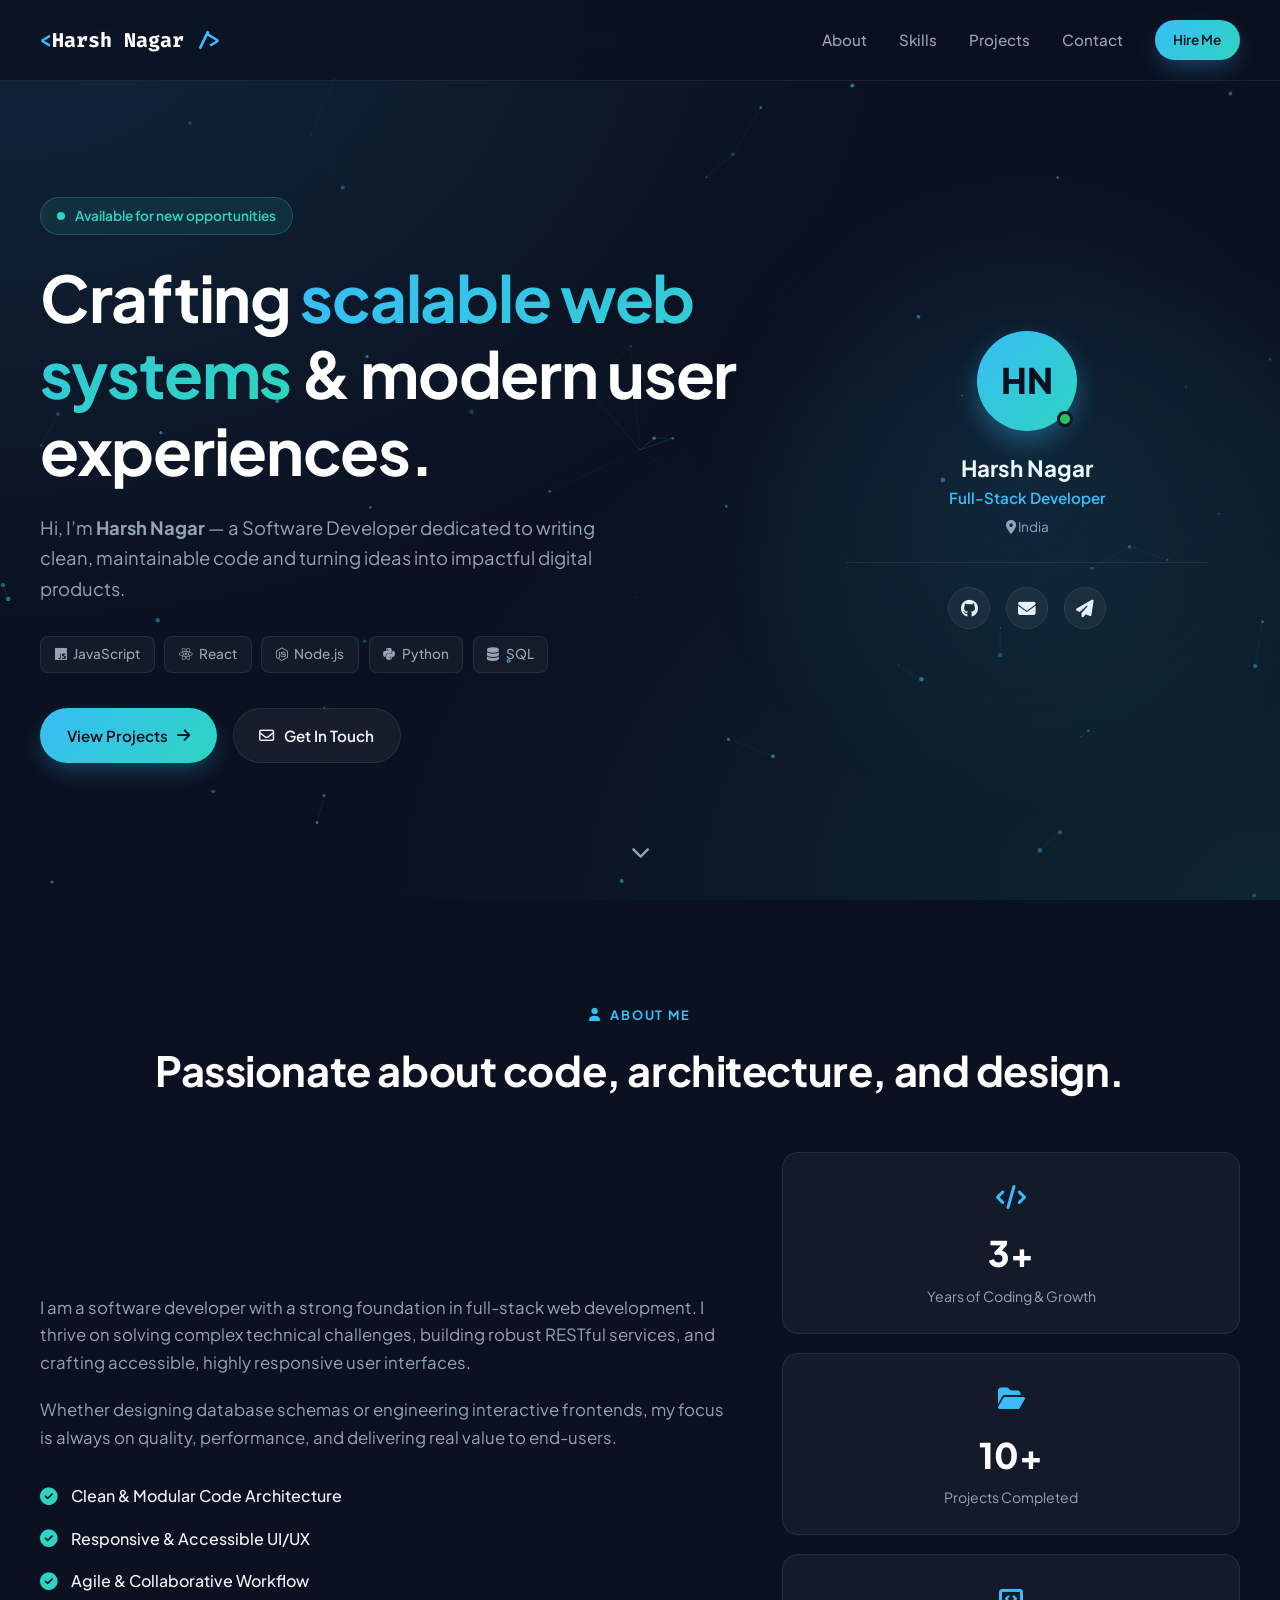
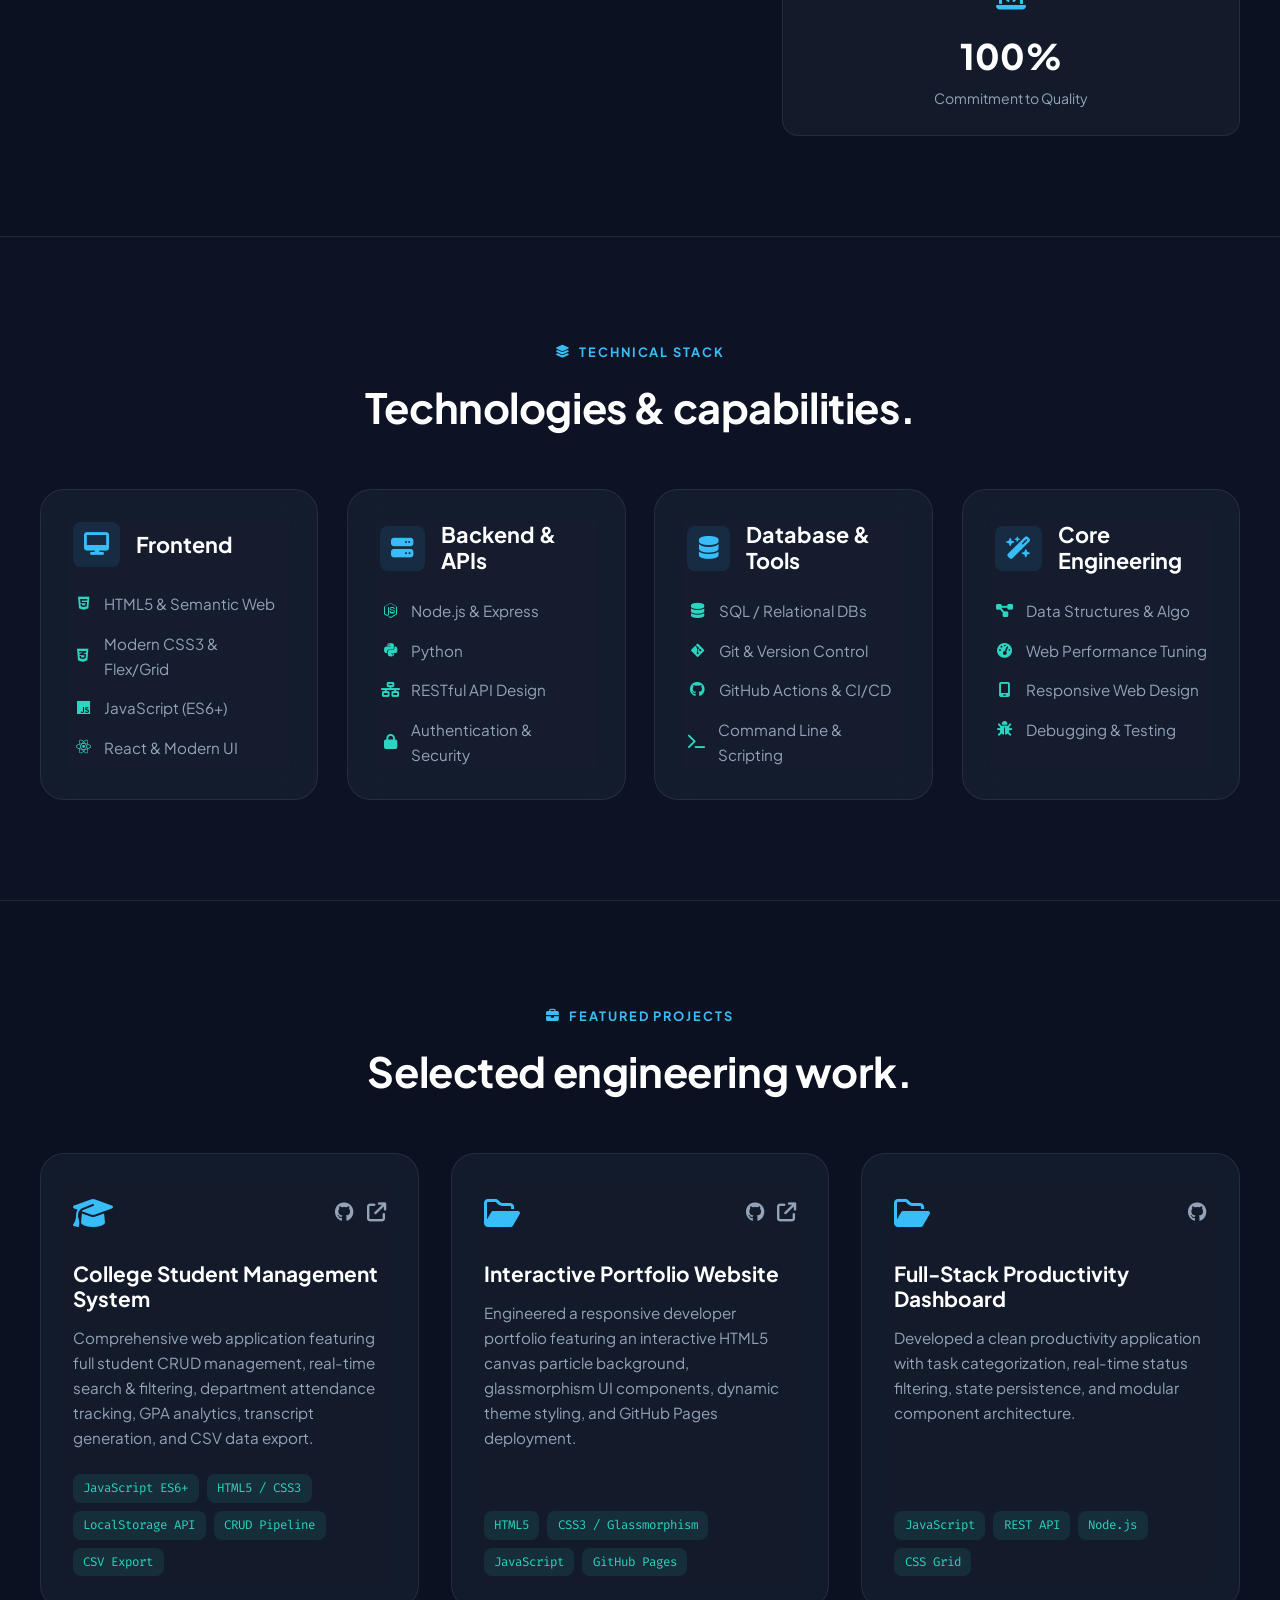
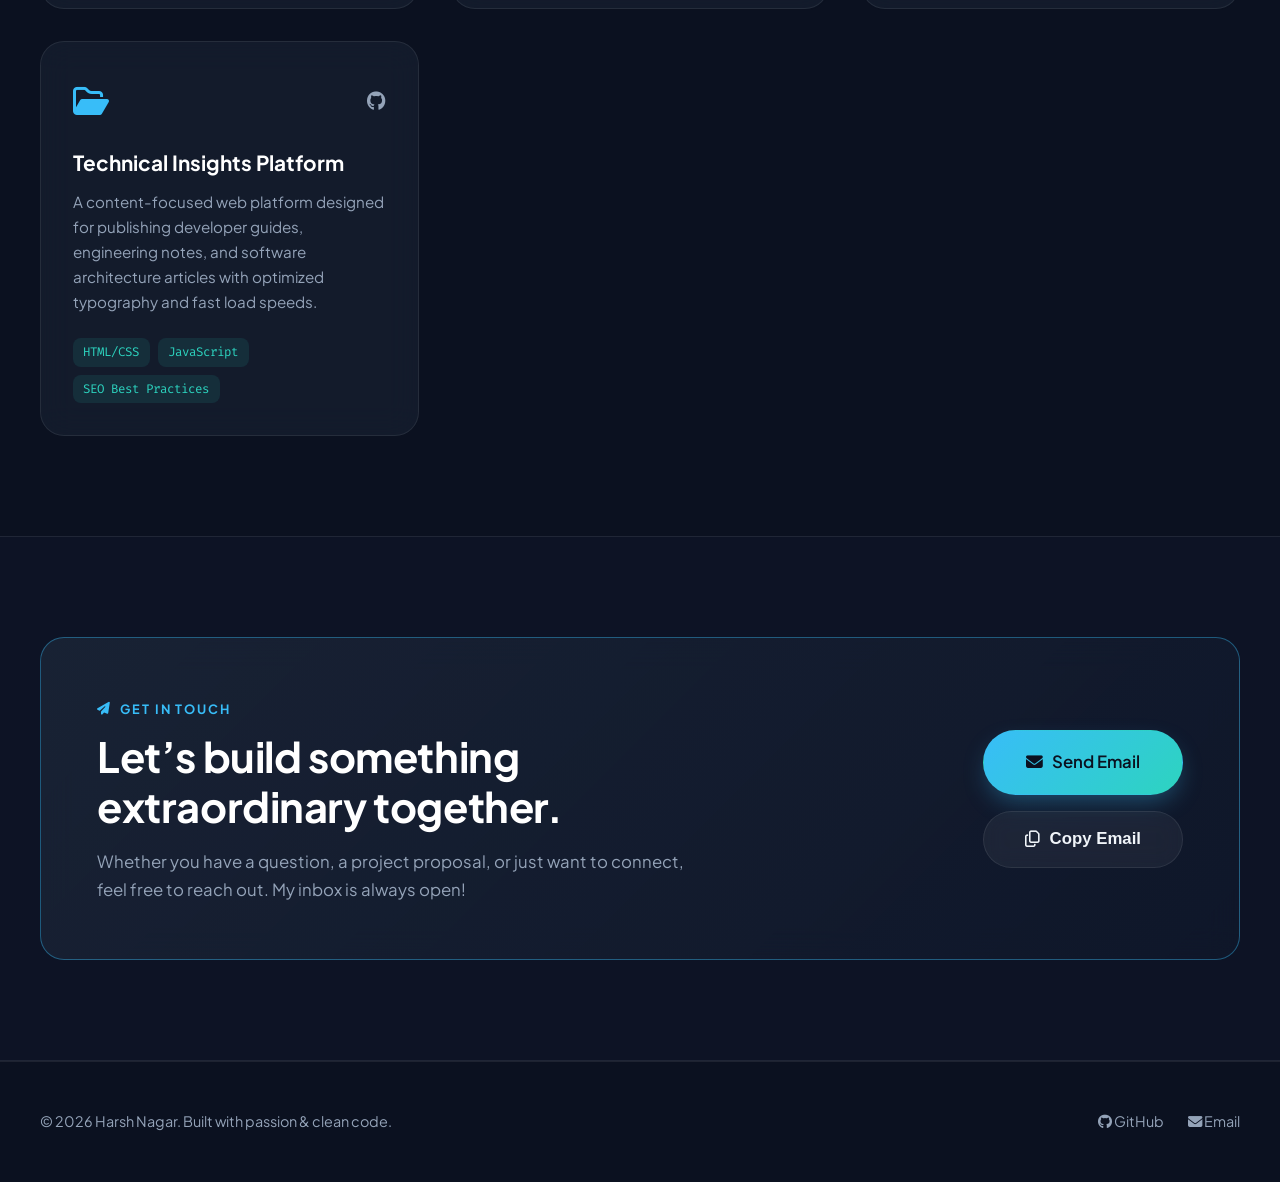
==== portfolio-website/index.html @ caf47a24 "feat: organize portfolio website into dedicated portfolio-website folder" ====
<!DOCTYPE html>
<html lang="en">
  <head>
    <meta charset="UTF-8" />
    <meta name="viewport" content="width=device-width, initial-scale=1.0" />
    <meta name="description" content="Harsh Nagar - Full-Stack Developer & Software Engineer Portfolio" />
    <title>Harsh Nagar | Software Developer Portfolio</title>
    
    <!-- Google Fonts -->
    <link rel="preconnect" href="https://fonts.googleapis.com" />
    <link rel="preconnect" href="https://fonts.gstatic.com" crossorigin />
    <link
      href="https://fonts.googleapis.com/css2?family=Plus+Jakarta+Sans:wght@300;400;500;600;700;800&family=Fira+Code:wght@400;500&display=swap"
      rel="stylesheet"
    />

    <!-- Font Awesome Icons -->
    <link
      rel="stylesheet"
      href="https://cdnjs.cloudflare.com/ajax/libs/font-awesome/6.4.0/css/all.min.css"
    />
    
    <link rel="stylesheet" href="styles.css" />
  </head>
  <body>
    <!-- Interactive Background Canvas -->
    <canvas id="particle-canvas"></canvas>
    <div class="cursor-glow" id="cursor-glow"></div>

    <!-- Navigation Header -->
    <header class="header">
      <nav class="nav container">
        <a href="#top" class="logo">
          <span class="logo-accent">&lt;</span>Harsh Nagar<span class="logo-accent"> /&gt;</span>
        </a>

        <div class="nav-menu" id="nav-menu">
          <a href="#about" class="nav-link">About</a>
          <a href="#skills" class="nav-link">Skills</a>
          <a href="#projects" class="nav-link">Projects</a>
          <a href="#contact" class="nav-link">Contact</a>
          <a href="mailto:ngrharsh078@gmail.com" class="btn btn-sm btn-primary">Hire Me</a>
        </div>

        <button class="mobile-toggle" id="mobile-toggle" aria-label="Toggle navigation menu">
          <i class="fa-solid fa-bars"></i>
        </button>
      </nav>
    </header>

    <main>
      <!-- Hero Section -->
      <section class="hero" id="top">
        <div class="container hero-content">
          <div class="hero-copy">
            <div class="badge-status">
              <span class="pulse-dot"></span>
              <span>Available for new opportunities</span>
            </div>

            <h1 class="hero-title">
              Crafting <span class="gradient-text">scalable web systems</span> &amp; modern user experiences.
            </h1>

            <p class="hero-text">
              Hi, I’m <strong>Harsh Nagar</strong> — a Software Developer dedicated to writing clean, maintainable code and turning ideas into impactful digital products.
            </p>

            <div class="hero-tags">
              <span class="tech-tag"><i class="fa-brands fa-js"></i> JavaScript</span>
              <span class="tech-tag"><i class="fa-brands fa-react"></i> React</span>
              <span class="tech-tag"><i class="fa-brands fa-node-js"></i> Node.js</span>
              <span class="tech-tag"><i class="fa-brands fa-python"></i> Python</span>
              <span class="tech-tag"><i class="fa-solid fa-database"></i> SQL</span>
            </div>

            <div class="hero-actions">
              <a class="btn btn-primary" href="#projects">
                <span>View Projects</span> <i class="fa-solid fa-arrow-right"></i>
              </a>
              <a class="btn btn-secondary" href="#contact">
                <i class="fa-regular fa-envelope"></i> <span>Get In Touch</span>
              </a>
            </div>
          </div>

          <div class="hero-card reveal">
            <div class="card-glow"></div>
            <div class="avatar-wrapper">
              <div class="avatar">HN</div>
              <span class="avatar-status" title="Online &amp; Ready"></span>
            </div>
            
            <h3 class="profile-name">Harsh Nagar</h3>
            <p class="profile-title">Full-Stack Developer</p>
            <p class="profile-location"><i class="fa-solid fa-location-dot"></i> India</p>

            <div class="profile-divider"></div>

            <div class="social-links">
              <a href="https://github.com/Harsh0675" target="_blank" rel="noopener" aria-label="GitHub Profile">
                <i class="fa-brands fa-github"></i>
              </a>
              <a href="mailto:ngrharsh078@gmail.com" aria-label="Email Me">
                <i class="fa-solid fa-envelope"></i>
              </a>
              <a href="#contact" aria-label="Contact Section">
                <i class="fa-solid fa-paper-plane"></i>
              </a>
            </div>
          </div>
        </div>

        <a href="#about" class="scroll-down" aria-label="Scroll to About Section">
          <i class="fa-solid fa-chevron-down"></i>
        </a>
      </section>

      <!-- About Section -->
      <section id="about" class="section">
        <div class="container reveal">
          <div class="section-heading text-center">
            <p class="eyebrow"><i class="fa-solid fa-user"></i> About Me</p>
            <h2>Passionate about code, architecture, and design.</h2>
          </div>

          <div class="about-grid">
            <div class="about-text">
              <p>
                I am a software developer with a strong foundation in full-stack web development. I thrive on solving complex technical challenges, building robust RESTful services, and crafting accessible, highly responsive user interfaces.
              </p>
              <p>
                Whether designing database schemas or engineering interactive frontends, my focus is always on quality, performance, and delivering real value to end-users.
              </p>

              <div class="highlights">
                <div class="highlight-item">
                  <i class="fa-solid fa-check-circle"></i>
                  <span>Clean &amp; Modular Code Architecture</span>
                </div>
                <div class="highlight-item">
                  <i class="fa-solid fa-check-circle"></i>
                  <span>Responsive &amp; Accessible UI/UX</span>
                </div>
                <div class="highlight-item">
                  <i class="fa-solid fa-check-circle"></i>
                  <span>Agile &amp; Collaborative Workflow</span>
                </div>
              </div>
            </div>

            <div class="stats-grid">
              <div class="stat-card">
                <div class="stat-icon"><i class="fa-solid fa-code"></i></div>
                <strong class="stat-number">3+</strong>
                <span class="stat-label">Years of Coding &amp; Growth</span>
              </div>
              <div class="stat-card">
                <div class="stat-icon"><i class="fa-solid fa-folder-open"></i></div>
                <strong class="stat-number">10+</strong>
                <span class="stat-label">Projects Completed</span>
              </div>
              <div class="stat-card">
                <div class="stat-icon"><i class="fa-solid fa-laptop-code"></i></div>
                <strong class="stat-number">100%</strong>
                <span class="stat-label">Commitment to Quality</span>
              </div>
            </div>
          </div>
        </div>
      </section>

      <!-- Skills Section -->
      <section id="skills" class="section section-alt">
        <div class="container reveal">
          <div class="section-heading text-center">
            <p class="eyebrow"><i class="fa-solid fa-layer-group"></i> Technical Stack</p>
            <h2>Technologies &amp; capabilities.</h2>
          </div>

          <div class="skills-grid">
            <div class="skill-category card">
              <div class="category-header">
                <i class="fa-solid fa-desktop category-icon"></i>
                <h3>Frontend</h3>
              </div>
              <ul class="skill-list">
                <li><i class="fa-brands fa-html5"></i> HTML5 &amp; Semantic Web</li>
                <li><i class="fa-brands fa-css3-alt"></i> Modern CSS3 &amp; Flex/Grid</li>
                <li><i class="fa-brands fa-js"></i> JavaScript (ES6+)</li>
                <li><i class="fa-brands fa-react"></i> React &amp; Modern UI</li>
              </ul>
            </div>

            <div class="skill-category card">
              <div class="category-header">
                <i class="fa-solid fa-server category-icon"></i>
                <h3>Backend &amp; APIs</h3>
              </div>
              <ul class="skill-list">
                <li><i class="fa-brands fa-node-js"></i> Node.js &amp; Express</li>
                <li><i class="fa-brands fa-python"></i> Python</li>
                <li><i class="fa-solid fa-network-wired"></i> RESTful API Design</li>
                <li><i class="fa-solid fa-lock"></i> Authentication &amp; Security</li>
              </ul>
            </div>

            <div class="skill-category card">
              <div class="category-header">
                <i class="fa-solid fa-database category-icon"></i>
                <h3>Database &amp; Tools</h3>
              </div>
              <ul class="skill-list">
                <li><i class="fa-solid fa-database"></i> SQL / Relational DBs</li>
                <li><i class="fa-brands fa-git-alt"></i> Git &amp; Version Control</li>
                <li><i class="fa-brands fa-github"></i> GitHub Actions &amp; CI/CD</li>
                <li><i class="fa-solid fa-terminal"></i> Command Line &amp; Scripting</li>
              </ul>
            </div>

            <div class="skill-category card">
              <div class="category-header">
                <i class="fa-solid fa-wand-magic-sparkles category-icon"></i>
                <h3>Core Engineering</h3>
              </div>
              <ul class="skill-list">
                <li><i class="fa-solid fa-diagram-project"></i> Data Structures &amp; Algo</li>
                <li><i class="fa-solid fa-gauge-high"></i> Web Performance Tuning</li>
                <li><i class="fa-solid fa-mobile-screen"></i> Responsive Web Design</li>
                <li><i class="fa-solid fa-bug"></i> Debugging &amp; Testing</li>
              </ul>
            </div>
          </div>
        </div>
      </section>

      <!-- Projects Section -->
      <section id="projects" class="section">
        <div class="container reveal">
          <div class="section-heading text-center">
            <p class="eyebrow"><i class="fa-solid fa-briefcase"></i> Featured Projects</p>
            <h2>Selected engineering work.</h2>
          </div>

          <div class="projects-grid">
            <!-- Project 0: Student Management System -->
            <article class="project-card card">
              <div class="project-header">
                <div class="project-folder">
                  <i class="fa-solid fa-graduation-cap"></i>
                </div>
                <div class="project-links">
                  <a href="https://github.com/Harsh0675" target="_blank" rel="noopener" aria-label="View Source Code">
                    <i class="fa-brands fa-github"></i>
                  </a>
                  <a href="../student-management-system/index.html" target="_blank" rel="noopener" aria-label="Live Demo App">
                    <i class="fa-solid fa-arrow-up-right-from-square"></i>
                  </a>
                </div>
              </div>

              <h3 class="project-title">College Student Management System</h3>
              <p class="project-description">
                Comprehensive web application featuring full student CRUD management, real-time search &amp; filtering, department attendance tracking, GPA analytics, transcript generation, and CSV data export.
              </p>

              <div class="project-tech">
                <span>JavaScript ES6+</span>
                <span>HTML5 / CSS3</span>
                <span>LocalStorage API</span>
                <span>CRUD Pipeline</span>
                <span>CSV Export</span>
              </div>
            </article>

            <!-- Project 1 -->
            <article class="project-card card">
              <div class="project-header">
                <div class="project-folder">
                  <i class="fa-regular fa-folder-open"></i>
                </div>
                <div class="project-links">
                  <a href="https://github.com/Harsh0675/Portfolio" target="_blank" rel="noopener" aria-label="View Source Code">
                    <i class="fa-brands fa-github"></i>
                  </a>
                  <a href="https://harsh0675.github.io/Portfolio/" target="_blank" rel="noopener" aria-label="Live Demo">
                    <i class="fa-solid fa-arrow-up-right-from-square"></i>
                  </a>
                </div>
              </div>

              <h3 class="project-title">Interactive Portfolio Website</h3>
              <p class="project-description">
                Engineered a responsive developer portfolio featuring an interactive HTML5 canvas particle background, glassmorphism UI components, dynamic theme styling, and GitHub Pages deployment.
              </p>

              <div class="project-tech">
                <span>HTML5</span>
                <span>CSS3 / Glassmorphism</span>
                <span>JavaScript</span>
                <span>GitHub Pages</span>
              </div>
            </article>

            <!-- Project 2 -->
            <article class="project-card card">
              <div class="project-header">
                <div class="project-folder">
                  <i class="fa-regular fa-folder-open"></i>
                </div>
                <div class="project-links">
                  <a href="https://github.com/Harsh0675" target="_blank" rel="noopener" aria-label="View Source Code">
                    <i class="fa-brands fa-github"></i>
                  </a>
                </div>
              </div>

              <h3 class="project-title">Full-Stack Productivity Dashboard</h3>
              <p class="project-description">
                Developed a clean productivity application with task categorization, real-time status filtering, state persistence, and modular component architecture.
              </p>

              <div class="project-tech">
                <span>JavaScript</span>
                <span>REST API</span>
                <span>Node.js</span>
                <span>CSS Grid</span>
              </div>
            </article>

            <!-- Project 3 -->
            <article class="project-card card">
              <div class="project-header">
                <div class="project-folder">
                  <i class="fa-regular fa-folder-open"></i>
                </div>
                <div class="project-links">
                  <a href="https://github.com/Harsh0675" target="_blank" rel="noopener" aria-label="View Source Code">
                    <i class="fa-brands fa-github"></i>
                  </a>
                </div>
              </div>

              <h3 class="project-title">Technical Insights Platform</h3>
              <p class="project-description">
                A content-focused web platform designed for publishing developer guides, engineering notes, and software architecture articles with optimized typography and fast load speeds.
              </p>

              <div class="project-tech">
                <span>HTML/CSS</span>
                <span>JavaScript</span>
                <span>SEO Best Practices</span>
              </div>
            </article>
          </div>
        </div>
      </section>

      <!-- Contact Section -->
      <section id="contact" class="section section-alt">
        <div class="container reveal">
          <div class="contact-box card">
            <div class="contact-content">
              <p class="eyebrow"><i class="fa-solid fa-paper-plane"></i> Get In Touch</p>
              <h2>Let’s build something extraordinary together.</h2>
              <p class="contact-text">
                Whether you have a question, a project proposal, or just want to connect, feel free to reach out. My inbox is always open!
              </p>
            </div>

            <div class="contact-actions">
              <a class="btn btn-primary btn-lg" href="mailto:ngrharsh078@gmail.com">
                <i class="fa-solid fa-envelope"></i> Send Email
              </a>
              <button class="btn btn-secondary btn-lg" id="copy-email-btn">
                <i class="fa-regular fa-copy"></i> <span id="copy-text">Copy Email</span>
              </button>
            </div>
          </div>
        </div>
      </section>
    </main>

    <!-- Footer -->
    <footer class="footer">
      <div class="container footer-content">
        <p>&copy; <span id="year"></span> Harsh Nagar. Built with passion &amp; clean code.</p>
        <div class="footer-links">
          <a href="https://github.com/Harsh0675" target="_blank" rel="noopener"><i class="fa-brands fa-github"></i> GitHub</a>
          <a href="mailto:ngrharsh078@gmail.com"><i class="fa-solid fa-envelope"></i> Email</a>
        </div>
      </div>
    </footer>

    <!-- Toast Notification -->
    <div class="toast" id="toast">Email copied to clipboard!</div>

    <script src="script.js"></script>
  </body>
</html>
---- portfolio-website/styles.css ----
:root {
  color-scheme: dark;
  --bg: #0b1120;
  --bg-alt: rgba(15, 23, 42, 0.6);
  --surface: rgba(30, 41, 59, 0.45);
  --surface-hover: rgba(51, 65, 85, 0.55);
  --text: #f1f5f9;
  --text-muted: #94a3b8;
  --primary: #38bdf8;
  --primary-glow: rgba(56, 189, 248, 0.35);
  --accent: #2dd4bf;
  --accent-glow: rgba(45, 212, 191, 0.3);
  --border: rgba(255, 255, 255, 0.08);
  --border-hover: rgba(56, 189, 248, 0.4);
  --shadow: 0 20px 40px -15px rgba(0, 0, 0, 0.5);
  --shadow-lg: 0 25px 50px -12px rgba(0, 0, 0, 0.7);
  --radius-sm: 8px;
  --radius: 16px;
  --radius-lg: 24px;
  --radius-full: 9999px;
  --transition: all 0.3s cubic-bezier(0.4, 0, 0.2, 1);
}

* {
  box-sizing: border-box;
  margin: 0;
  padding: 0;
}

html {
  scroll-behavior: smooth;
}

body {
  font-family: 'Plus Jakarta Sans', -apple-system, BlinkMacSystemFont, sans-serif;
  background-color: var(--bg);
  background-image: 
    radial-gradient(at 0% 0%, rgba(56, 189, 248, 0.12) 0px, transparent 50%),
    radial-gradient(at 100% 100%, rgba(45, 212, 191, 0.1) 0px, transparent 50%);
  background-attachment: fixed;
  color: var(--text);
  line-height: 1.65;
  overflow-x: hidden;
  position: relative;
  min-height: 100vh;
}

/* Background Particle Canvas */
#particle-canvas {
  position: fixed;
  top: 0;
  left: 0;
  width: 100%;
  height: 100%;
  z-index: -2;
  pointer-events: none;
}

/* Mouse Glow Effect */
.cursor-glow {
  position: fixed;
  width: 400px;
  height: 400px;
  border-radius: 50%;
  background: radial-gradient(circle, var(--primary-glow) 0%, transparent 70%);
  pointer-events: none;
  z-index: -1;
  transform: translate(-50%, -50%);
  transition: opacity 0.5s ease;
  opacity: 0;
}

body:hover .cursor-glow {
  opacity: 1;
}

/* Container */
.container {
  width: min(1200px, calc(100% - 3rem));
  margin: 0 auto;
}

/* Typography & Headings */
h1, h2, h3, h4 {
  color: #ffffff;
  line-height: 1.2;
  font-weight: 700;
}

h1 {
  font-size: clamp(2.4rem, 5vw, 4rem);
  letter-spacing: -0.02em;
}

h2 {
  font-size: clamp(1.8rem, 3.5vw, 2.6rem);
  letter-spacing: -0.01em;
}

h3 {
  font-size: 1.35rem;
}

.gradient-text {
  background: linear-gradient(135deg, var(--primary), var(--accent));
  -webkit-background-clip: text;
  -webkit-text-fill-color: transparent;
}

.eyebrow {
  display: inline-flex;
  align-items: center;
  gap: 0.5rem;
  text-transform: uppercase;
  letter-spacing: 0.15em;
  font-size: 0.8rem;
  font-weight: 700;
  color: var(--primary);
  margin-bottom: 0.75rem;
}

.text-center {
  text-align: center;
}

/* Navigation */
.header {
  position: fixed;
  top: 0;
  left: 0;
  width: 100%;
  z-index: 100;
  transition: var(--transition);
  background: rgba(11, 17, 32, 0.75);
  backdrop-filter: blur(16px);
  border-bottom: 1px solid var(--border);
}

.nav {
  display: flex;
  justify-content: space-between;
  align-items: center;
  height: 80px;
}

.logo {
  font-family: 'Fira Code', monospace;
  font-size: 1.25rem;
  font-weight: 700;
  color: #ffffff;
  text-decoration: none;
  transition: var(--transition);
}

.logo-accent {
  color: var(--primary);
}

.logo:hover {
  transform: translateY(-1px);
  text-shadow: 0 0 12px var(--primary-glow);
}

.nav-menu {
  display: flex;
  align-items: center;
  gap: 2rem;
}

.nav-link {
  color: var(--text-muted);
  text-decoration: none;
  font-weight: 500;
  font-size: 0.95rem;
  transition: var(--transition);
  position: relative;
}

.nav-link::after {
  content: '';
  position: absolute;
  bottom: -4px;
  left: 0;
  width: 0;
  height: 2px;
  background: var(--primary);
  transition: var(--transition);
  border-radius: 2px;
}

.nav-link:hover {
  color: #ffffff;
}

.nav-link:hover::after {
  width: 100%;
}

.mobile-toggle {
  display: none;
  background: none;
  border: none;
  color: var(--text);
  font-size: 1.4rem;
  cursor: pointer;
}

/* Buttons */
.btn {
  display: inline-flex;
  align-items: center;
  justify-content: center;
  gap: 0.6rem;
  padding: 0.85rem 1.6rem;
  border-radius: var(--radius-full);
  font-size: 0.95rem;
  font-weight: 600;
  text-decoration: none;
  cursor: pointer;
  border: 1px solid transparent;
  transition: var(--transition);
}

.btn-sm {
  padding: 0.5rem 1.1rem;
  font-size: 0.85rem;
}

.btn-lg {
  padding: 1.1rem 2.2rem;
  font-size: 1.05rem;
}

.btn-primary {
  background: linear-gradient(135deg, var(--primary), var(--accent));
  color: #0b1120;
  box-shadow: 0 10px 25px -5px var(--primary-glow);
}

.btn-primary:hover {
  transform: translateY(-3px);
  box-shadow: 0 15px 30px -5px var(--primary-glow);
  opacity: 0.95;
}

.btn-secondary {
  background: rgba(255, 255, 255, 0.05);
  color: var(--text);
  border-color: var(--border);
  backdrop-filter: blur(10px);
}

.btn-secondary:hover {
  background: rgba(255, 255, 255, 0.1);
  border-color: rgba(255, 255, 255, 0.25);
  transform: translateY(-3px);
}

/* Status Badge */
.badge-status {
  display: inline-flex;
  align-items: center;
  gap: 0.6rem;
  padding: 0.4rem 1rem;
  border-radius: var(--radius-full);
  background: rgba(45, 212, 191, 0.1);
  border: 1px solid rgba(45, 212, 191, 0.25);
  color: var(--accent);
  font-size: 0.85rem;
  font-weight: 600;
  margin-bottom: 1.5rem;
}

.pulse-dot {
  width: 8px;
  height: 8px;
  border-radius: 50%;
  background: var(--accent);
  box-shadow: 0 0 0 0 rgba(45, 212, 191, 0.7);
  animation: pulse 2s infinite;
}

@keyframes pulse {
  0% {
    box-shadow: 0 0 0 0 rgba(45, 212, 191, 0.7);
  }
  70% {
    box-shadow: 0 0 0 10px rgba(45, 212, 191, 0);
  }
  100% {
    box-shadow: 0 0 0 0 rgba(45, 212, 191, 0);
  }
}

/* Card System */
.card {
  background: var(--surface);
  border: 1px solid var(--border);
  border-radius: var(--radius-lg);
  padding: 2rem;
  backdrop-filter: blur(16px);
  transition: var(--transition);
  position: relative;
  overflow: hidden;
}

.card:hover {
  background: var(--surface-hover);
  border-color: var(--border-hover);
  transform: translateY(-6px);
  box-shadow: var(--shadow-lg);
}

/* Hero Section */
.hero {
  padding-top: 160px;
  padding-bottom: 100px;
  min-height: 100vh;
  display: flex;
  flex-direction: column;
  justify-content: center;
  position: relative;
}

.hero-content {
  display: grid;
  grid-template-columns: 1.25fr 0.75fr;
  gap: 4rem;
  align-items: center;
}

.hero-title {
  margin-bottom: 1.5rem;
}

.hero-text {
  font-size: 1.15rem;
  color: var(--text-muted);
  max-width: 600px;
  margin-bottom: 2rem;
}

.hero-tags {
  display: flex;
  flex-wrap: wrap;
  gap: 0.6rem;
  margin-bottom: 2.2rem;
}

.tech-tag {
  display: inline-flex;
  align-items: center;
  gap: 0.4rem;
  padding: 0.4rem 0.85rem;
  border-radius: var(--radius-sm);
  background: rgba(255, 255, 255, 0.04);
  border: 1px solid var(--border);
  font-size: 0.85rem;
  color: var(--text-muted);
  font-weight: 500;
}

.hero-actions {
  display: flex;
  flex-wrap: wrap;
  gap: 1rem;
}

/* Profile Card */
.hero-card {
  text-align: center;
  padding: 2.5rem 2rem;
  position: relative;
}

.card-glow {
  position: absolute;
  top: -50%;
  left: -50%;
  width: 200%;
  height: 200%;
  background: radial-gradient(circle, var(--primary-glow) 0%, transparent 60%);
  opacity: 0.3;
  pointer-events: none;
}

.avatar-wrapper {
  position: relative;
  width: 100px;
  height: 100px;
  margin: 0 auto 1.5rem;
}

.avatar {
  width: 100%;
  height: 100%;
  border-radius: 50%;
  background: linear-gradient(135deg, var(--primary), var(--accent));
  color: #0b1120;
  display: flex;
  align-items: center;
  justify-content: center;
  font-size: 2.2rem;
  font-weight: 800;
  box-shadow: 0 10px 25px var(--primary-glow);
}

.avatar-status {
  position: absolute;
  bottom: 4px;
  right: 4px;
  width: 16px;
  height: 16px;
  border-radius: 50%;
  background: #22c55e;
  border: 3px solid #0f172a;
}

.profile-name {
  font-size: 1.4rem;
  margin-bottom: 0.2rem;
}

.profile-title {
  color: var(--primary);
  font-weight: 600;
  font-size: 0.95rem;
  margin-bottom: 0.4rem;
}

.profile-location {
  color: var(--text-muted);
  font-size: 0.85rem;
}

.profile-divider {
  height: 1px;
  background: var(--border);
  margin: 1.5rem 0;
}

.social-links {
  display: flex;
  justify-content: center;
  gap: 1rem;
}

.social-links a {
  width: 42px;
  height: 42px;
  border-radius: 50%;
  background: rgba(255, 255, 255, 0.05);
  border: 1px solid var(--border);
  color: var(--text);
  display: inline-flex;
  align-items: center;
  justify-content: center;
  font-size: 1.1rem;
  text-decoration: none;
  transition: var(--transition);
}

.social-links a:hover {
  background: var(--primary);
  color: #0b1120;
  border-color: var(--primary);
  transform: translateY(-3px);
}

/* Scroll Down Indicator */
.scroll-down {
  position: absolute;
  bottom: 2rem;
  left: 50%;
  transform: translateX(-50%);
  color: var(--text-muted);
  font-size: 1.2rem;
  text-decoration: none;
  animation: bounce 2s infinite;
}

@keyframes bounce {
  0%, 20%, 50%, 80%, 100% {
    transform: translate(-50%, 0);
  }
  40% {
    transform: translate(-50%, -10px);
  }
  60% {
    transform: translate(-50%, -5px);
  }
}

/* Sections */
.section {
  padding: 100px 0;
}

.section-alt {
  background: var(--bg-alt);
  border-top: 1px solid var(--border);
  border-bottom: 1px solid var(--border);
}

.section-heading {
  margin-bottom: 3.5rem;
}

.section-heading h2 {
  margin-top: 0.5rem;
}

/* About Section */
.about-grid {
  display: grid;
  grid-template-columns: 1.2fr 0.8fr;
  gap: 3.5rem;
  align-items: center;
}

.about-text p {
  color: var(--text-muted);
  font-size: 1.05rem;
  margin-bottom: 1.2rem;
}

.highlights {
  display: grid;
  gap: 1rem;
  margin-top: 2rem;
}

.highlight-item {
  display: flex;
  align-items: center;
  gap: 0.8rem;
  color: var(--text);
  font-weight: 500;
}

.highlight-item i {
  color: var(--accent);
  font-size: 1.1rem;
}

.stats-grid {
  display: grid;
  gap: 1.2rem;
}

.stat-card {
  background: var(--surface);
  border: 1px solid var(--border);
  border-radius: var(--radius);
  padding: 1.5rem;
  text-align: center;
  transition: var(--transition);
}

.stat-card:hover {
  transform: translateY(-4px);
  border-color: var(--border-hover);
  background: var(--surface-hover);
}

.stat-icon {
  font-size: 1.5rem;
  color: var(--primary);
  margin-bottom: 0.5rem;
}

.stat-number {
  display: block;
  font-size: 2.2rem;
  font-weight: 800;
  color: #ffffff;
}

.stat-label {
  color: var(--text-muted);
  font-size: 0.88rem;
}

/* Skills Section */
.skills-grid {
  display: grid;
  grid-template-columns: repeat(auto-fit, minmax(260px, 1fr));
  gap: 1.8rem;
}

.skill-category {
  height: 100%;
}

.category-header {
  display: flex;
  align-items: center;
  gap: 1rem;
  margin-bottom: 1.5rem;
}

.category-icon {
  font-size: 1.4rem;
  color: var(--primary);
  background: rgba(56, 189, 248, 0.1);
  padding: 0.7rem;
  border-radius: var(--radius-sm);
}

.skill-list {
  list-style: none;
  display: grid;
  gap: 0.9rem;
}

.skill-list li {
  display: flex;
  align-items: center;
  gap: 0.7rem;
  color: var(--text-muted);
  font-size: 0.95rem;
}

.skill-list i {
  color: var(--accent);
  width: 20px;
  text-align: center;
}

/* Projects Section */
.projects-grid {
  display: grid;
  grid-template-columns: repeat(auto-fit, minmax(320px, 1fr));
  gap: 2rem;
}

.project-card {
  display: flex;
  flex-direction: column;
  height: 100%;
}

.project-header {
  display: flex;
  justify-content: space-between;
  align-items: center;
  margin-bottom: 1.5rem;
}

.project-folder {
  font-size: 2rem;
  color: var(--primary);
}

.project-links {
  display: flex;
  gap: 0.8rem;
}

.project-links a {
  color: var(--text-muted);
  font-size: 1.2rem;
  text-decoration: none;
  transition: var(--transition);
}

.project-links a:hover {
  color: var(--primary);
  transform: translateY(-2px);
}

.project-title {
  font-size: 1.3rem;
  margin-bottom: 0.8rem;
}

.project-description {
  color: var(--text-muted);
  font-size: 0.95rem;
  flex-grow: 1;
  margin-bottom: 1.5rem;
}

.project-tech {
  display: flex;
  flex-wrap: wrap;
  gap: 0.5rem;
}

.project-tech span {
  font-family: 'Fira Code', monospace;
  font-size: 0.78rem;
  color: var(--accent);
  background: rgba(45, 212, 191, 0.1);
  padding: 0.25rem 0.65rem;
  border-radius: var(--radius-sm);
}

/* Contact Box */
.contact-box {
  display: flex;
  justify-content: space-between;
  align-items: center;
  gap: 3rem;
  padding: 3.5rem;

  background: linear-gradient(135deg, rgba(30, 41, 59, 0.7), rgba(15, 23, 42, 0.9));
  border: 1px solid var(--border-hover);
}

.contact-content {
  max-width: 600px;
}

.contact-text {
  color: var(--text-muted);
  font-size: 1.05rem;
  margin-top: 1rem;
}

.contact-actions {
  display: flex;
  flex-direction: column;
  gap: 1rem;
  min-width: 200px;
}

/* Toast */
.toast {
  position: fixed;
  bottom: 2rem;
  right: 2rem;
  background: var(--accent);
  color: #0b1120;
  font-weight: 700;
  padding: 0.8rem 1.5rem;
  border-radius: var(--radius);
  box-shadow: var(--shadow-lg);
  opacity: 0;
  transform: translateY(20px);
  transition: var(--transition);
  pointer-events: none;
  z-index: 1000;
}

.toast.show {
  opacity: 1;
  transform: translateY(0);
}

/* Footer */
.footer {
  padding: 3rem 0;
  border-top: 1px solid var(--border);
  color: var(--text-muted);
  font-size: 0.9rem;
}

.footer-content {
  display: flex;
  justify-content: space-between;
  align-items: center;
}

.footer-links {
  display: flex;
  gap: 1.5rem;
}

.footer-links a {
  color: var(--text-muted);
  text-decoration: none;
  transition: var(--transition);
}

.footer-links a:hover {
  color: var(--primary);
}

/* Reveal Animation */
.reveal {
  opacity: 0;
  transform: translateY(30px);
  transition: opacity 0.8s cubic-bezier(0.4, 0, 0.2, 1), transform 0.8s cubic-bezier(0.4, 0, 0.2, 1);
}

.reveal.visible {
  opacity: 1;
  transform: translateY(0);
}

/* Mobile Responsiveness */
@media (max-width: 992px) {
  .hero-content {
    grid-template-columns: 1fr;
    gap: 3rem;
  }

  .about-grid {
    grid-template-columns: 1fr;
  }

  .contact-box {
    flex-direction: column;
    text-align: center;
    padding: 2.5rem 1.8rem;
  }

  .contact-actions {
    width: 100%;
  }
}

@media (max-width: 768px) {
  .nav-menu {
    position: fixed;
    top: 80px;
    left: 0;
    width: 100%;
    background: rgba(11, 17, 32, 0.95);
    backdrop-filter: blur(20px);
    flex-direction: column;
    padding: 2rem;
    border-bottom: 1px solid var(--border);
    transform: translateY(-150%);
    transition: var(--transition);
  }

  .nav-menu.active {
    transform: translateY(0);
  }

  .mobile-toggle {
    display: block;
  }

  .footer-content {
    flex-direction: column;
    gap: 1rem;
    text-align: center;
  }
}
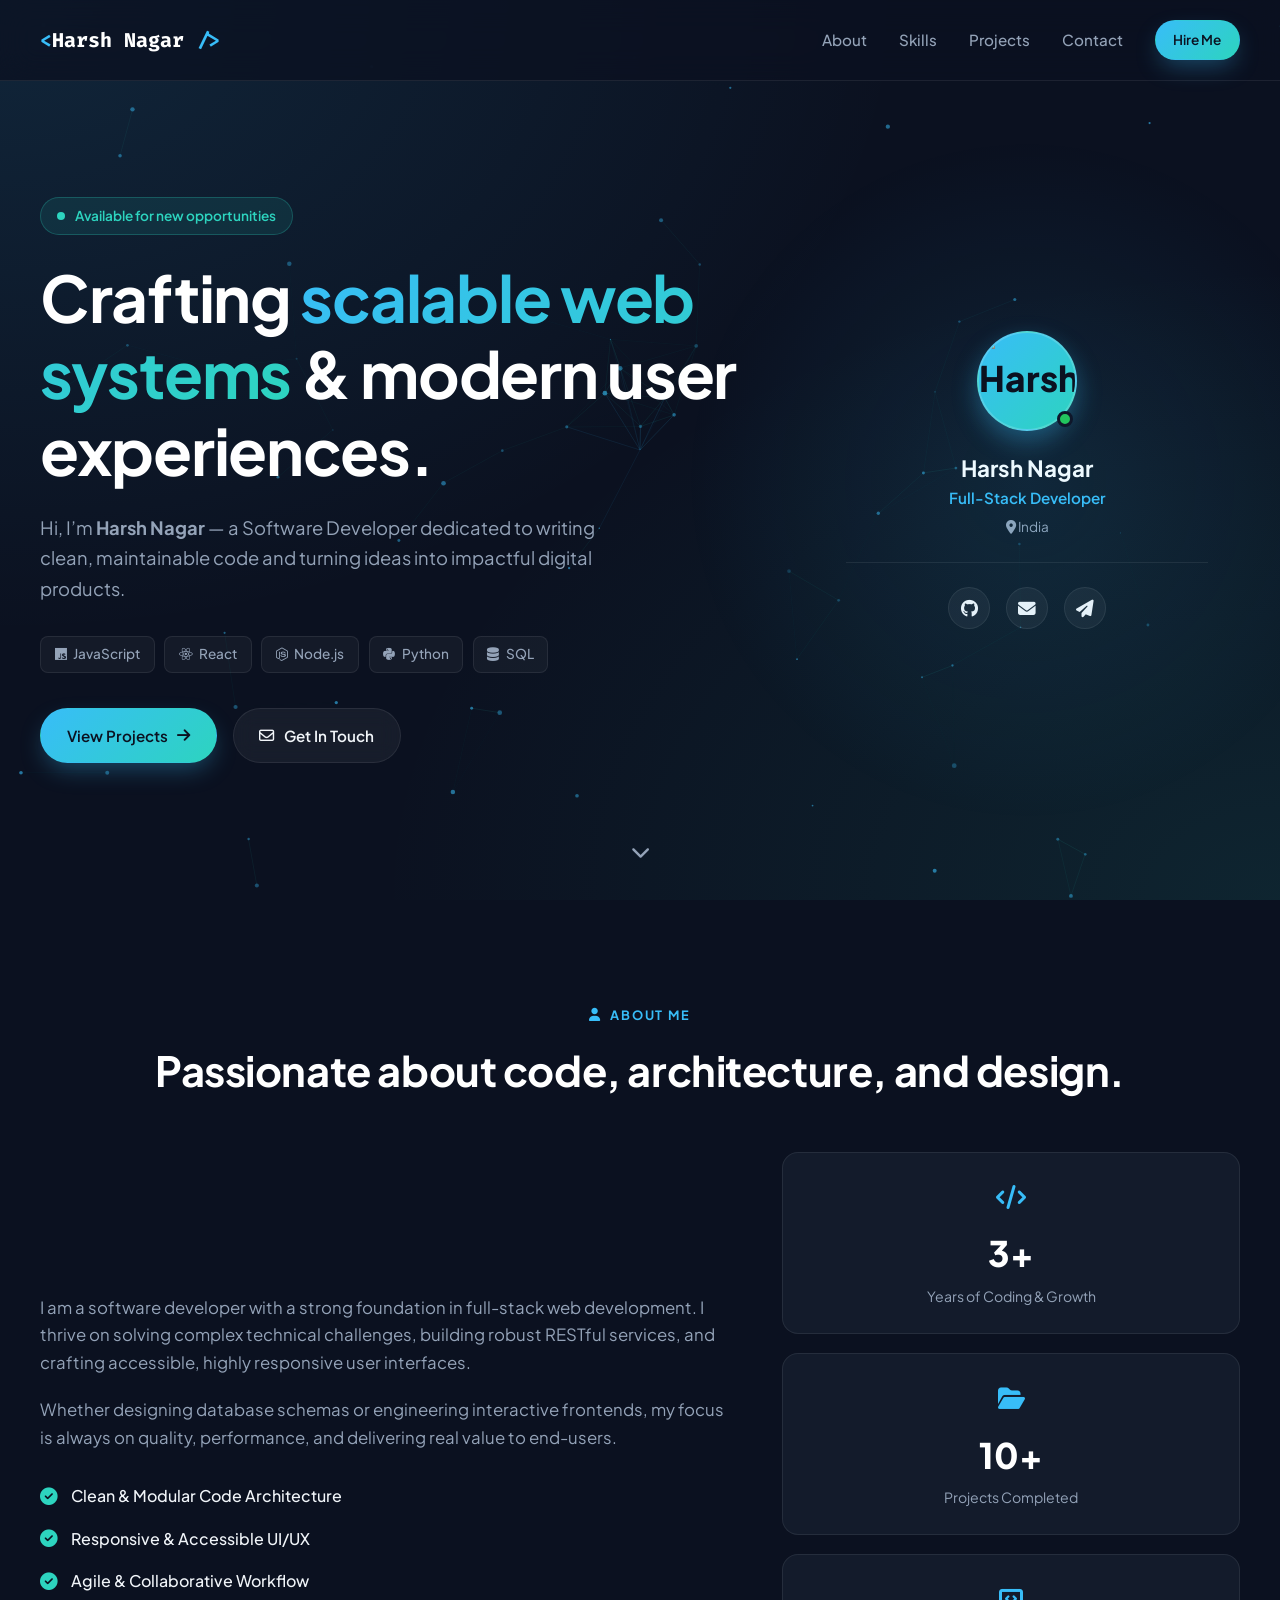
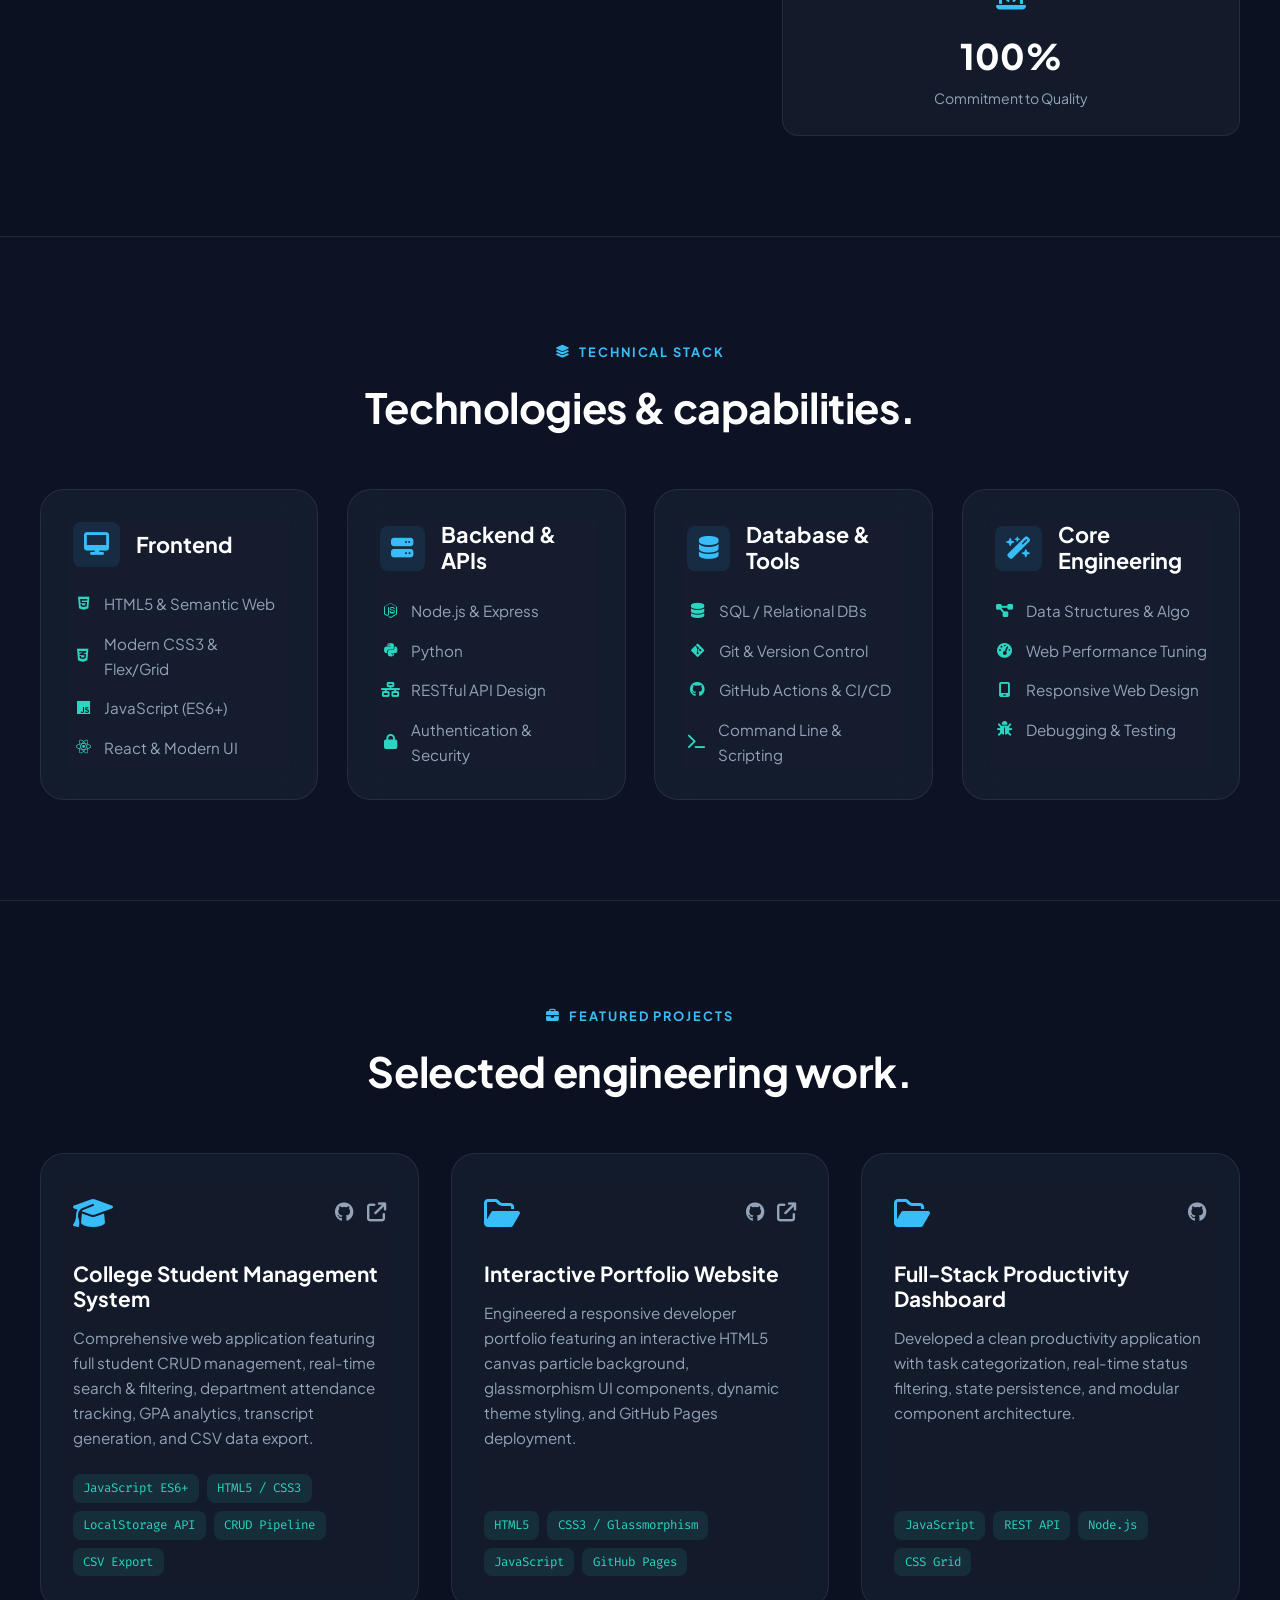
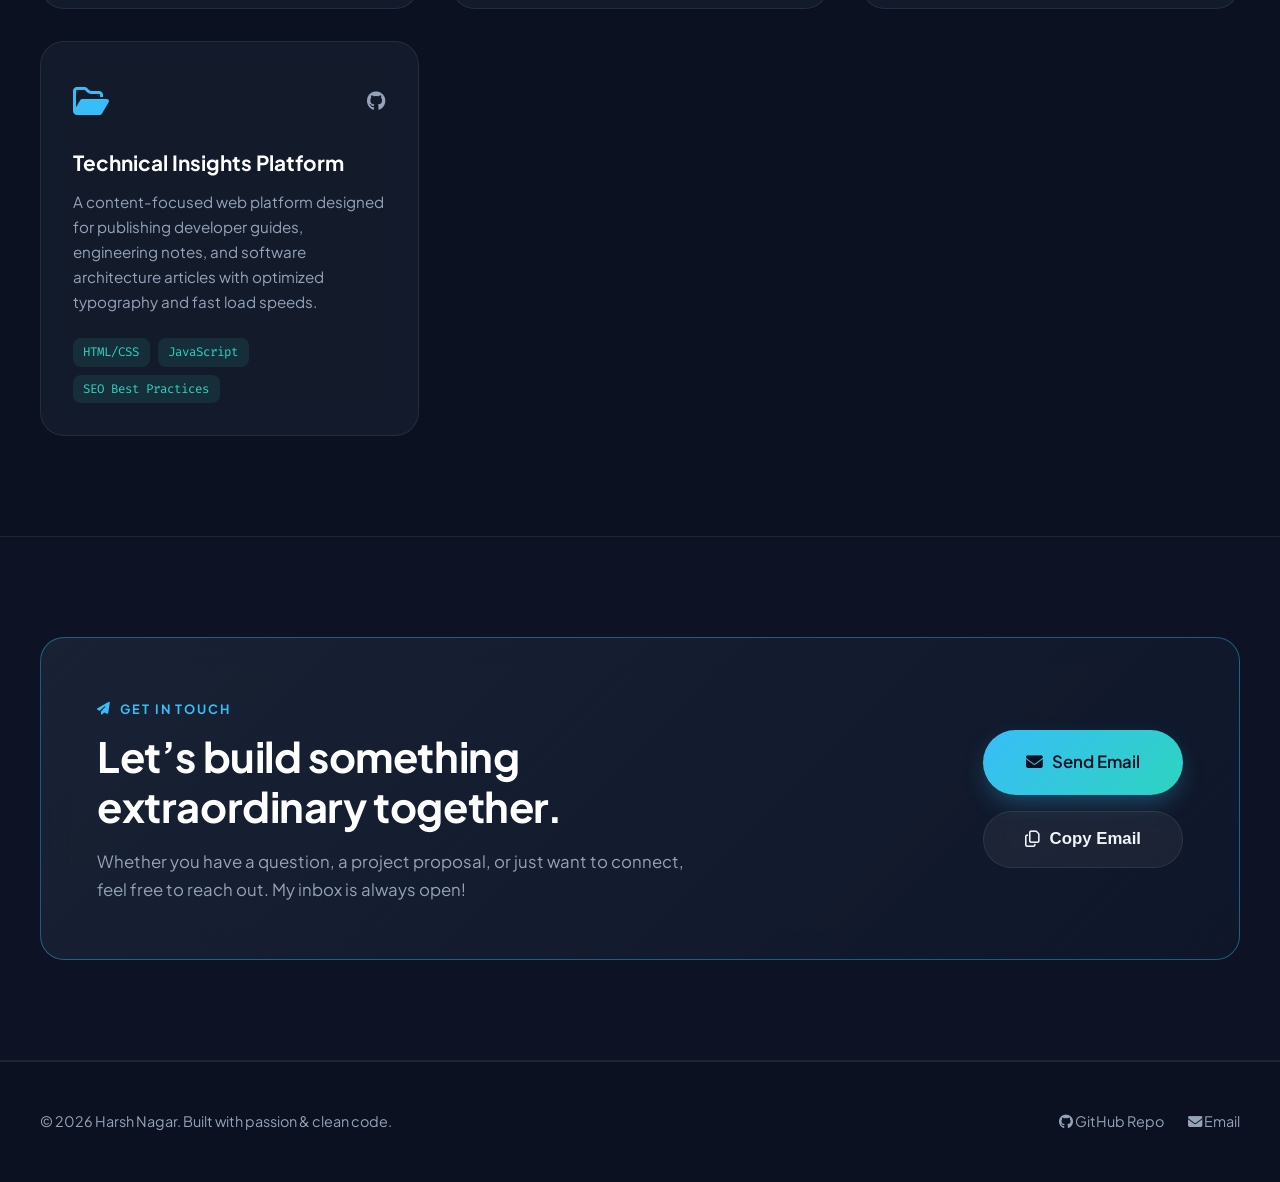
==== commit 29a71652: "Update portfolio branding and profile photo" ====
--- a/portfolio-website/index.html
+++ b/portfolio-website/index.html
@@ -87,7 +87,9 @@
           <div class="hero-card reveal">
             <div class="card-glow"></div>
             <div class="avatar-wrapper">
-              <div class="avatar">HN</div>
+              <div class="avatar">
+                <img src="https://github.com/Harsh0675.png?size=400" alt="Harsh Nagar profile photo" />
+              </div>
               <span class="avatar-status" title="Online &amp; Ready"></span>
             </div>
             
@@ -98,7 +100,7 @@
             <div class="profile-divider"></div>
 
             <div class="social-links">
-              <a href="https://github.com/Harsh0675" target="_blank" rel="noopener" aria-label="GitHub Profile">
+              <a href="https://github.com/Harsh0675/Portfolio" target="_blank" rel="noopener" aria-label="GitHub Repository">
                 <i class="fa-brands fa-github"></i>
               </a>
               <a href="mailto:ngrharsh078@gmail.com" aria-label="Email Me">
@@ -250,7 +252,7 @@
                   <i class="fa-solid fa-graduation-cap"></i>
                 </div>
                 <div class="project-links">
-                  <a href="https://github.com/Harsh0675" target="_blank" rel="noopener" aria-label="View Source Code">
+                  <a href="https://github.com/Harsh0675/Portfolio" target="_blank" rel="noopener" aria-label="View GitHub Repository">
                     <i class="fa-brands fa-github"></i>
                   </a>
                   <a href="../student-management-system/index.html" target="_blank" rel="noopener" aria-label="Live Demo App">
@@ -280,7 +282,7 @@
                   <i class="fa-regular fa-folder-open"></i>
                 </div>
                 <div class="project-links">
-                  <a href="https://github.com/Harsh0675/Portfolio" target="_blank" rel="noopener" aria-label="View Source Code">
+                  <a href="https://github.com/Harsh0675/Portfolio" target="_blank" rel="noopener" aria-label="View GitHub Repository">
                     <i class="fa-brands fa-github"></i>
                   </a>
                   <a href="https://harsh0675.github.io/Portfolio/" target="_blank" rel="noopener" aria-label="Live Demo">
@@ -386,7 +388,7 @@
       <div class="container footer-content">
         <p>&copy; <span id="year"></span> Harsh Nagar. Built with passion &amp; clean code.</p>
         <div class="footer-links">
-          <a href="https://github.com/Harsh0675" target="_blank" rel="noopener"><i class="fa-brands fa-github"></i> GitHub</a>
+          <a href="https://github.com/Harsh0675/Portfolio" target="_blank" rel="noopener"><i class="fa-brands fa-github"></i> GitHub Repo</a>
           <a href="mailto:ngrharsh078@gmail.com"><i class="fa-solid fa-envelope"></i> Email</a>
         </div>
       </div>
--- a/portfolio-website/styles.css
+++ b/portfolio-website/styles.css
@@ -395,6 +395,7 @@
   width: 100%;
   height: 100%;
   border-radius: 50%;
+  overflow: hidden;
   background: linear-gradient(135deg, var(--primary), var(--accent));
   color: #0b1120;
   display: flex;
@@ -403,6 +404,14 @@
   font-size: 2.2rem;
   font-weight: 800;
   box-shadow: 0 10px 25px var(--primary-glow);
+  border: 2px solid rgba(255, 255, 255, 0.16);
+}
+
+.avatar img {
+  width: 100%;
+  height: 100%;
+  object-fit: cover;
+  display: block;
 }
 
 .avatar-status {
